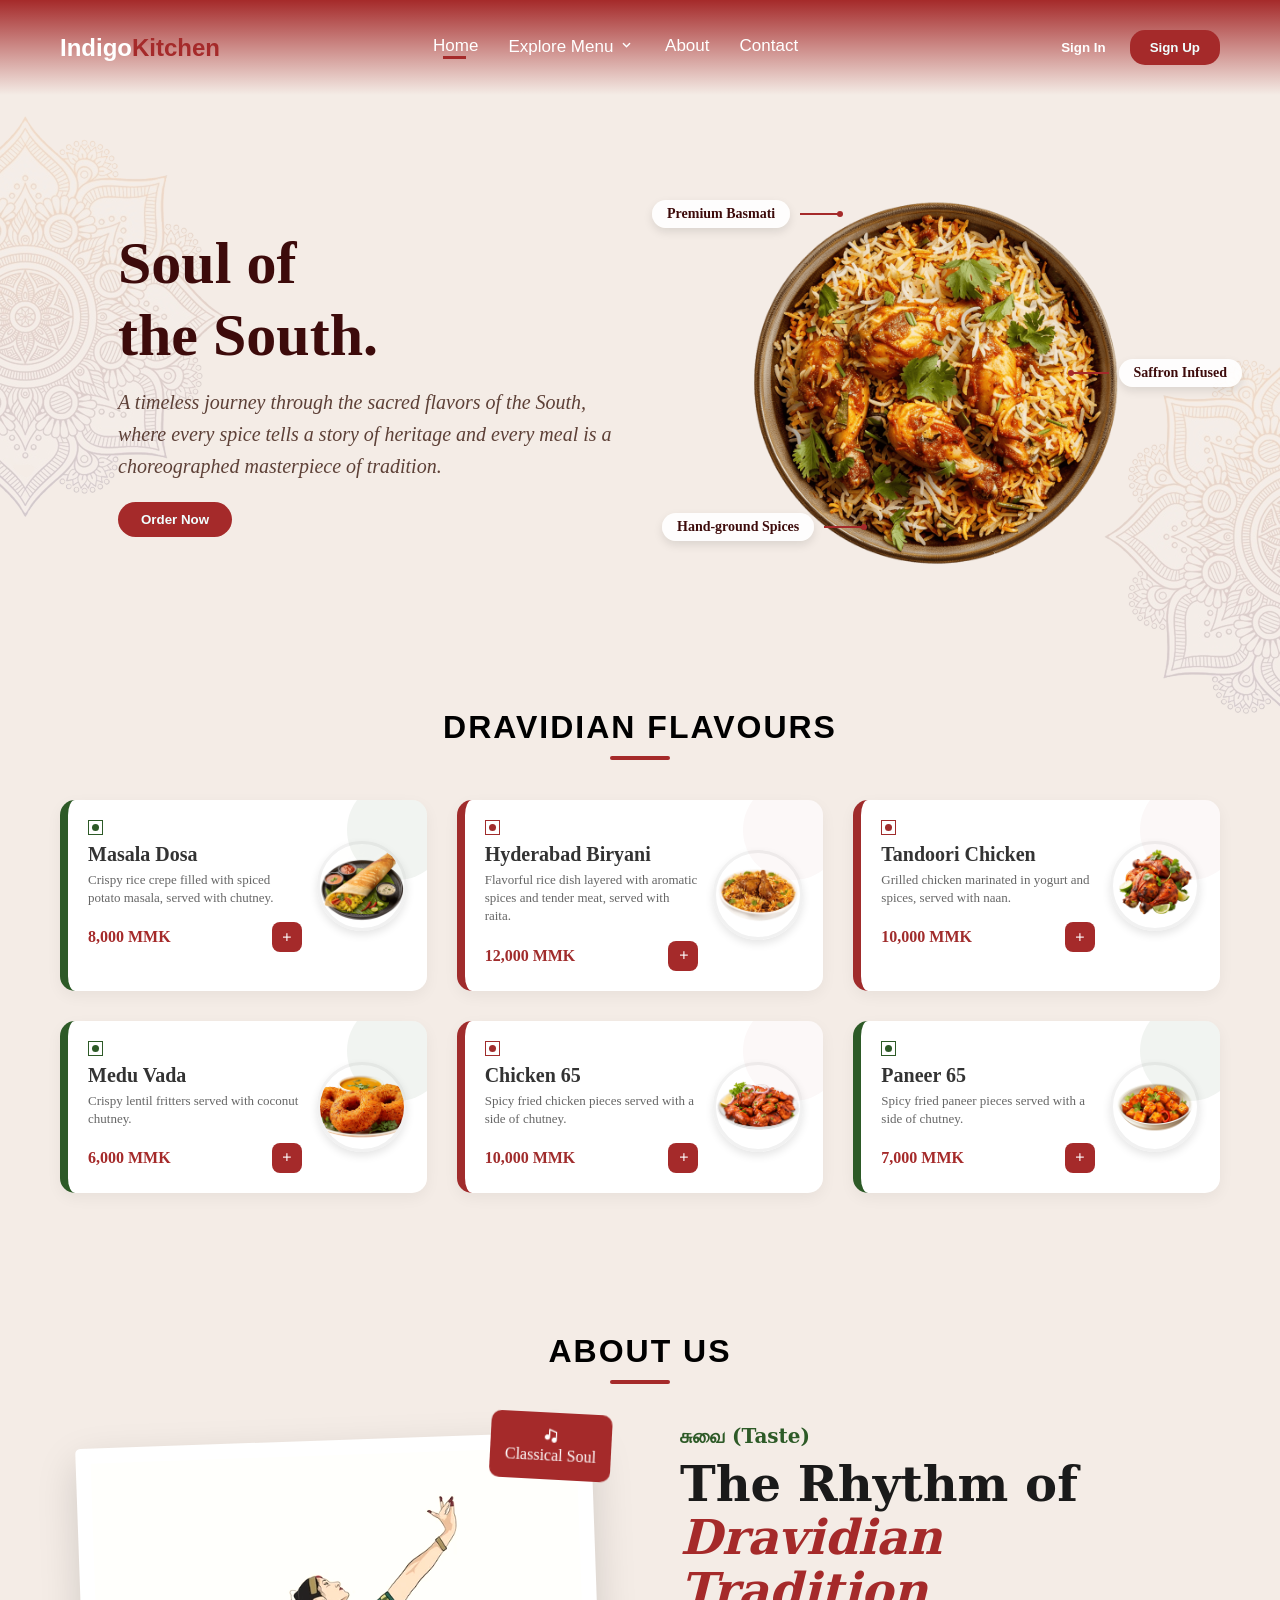
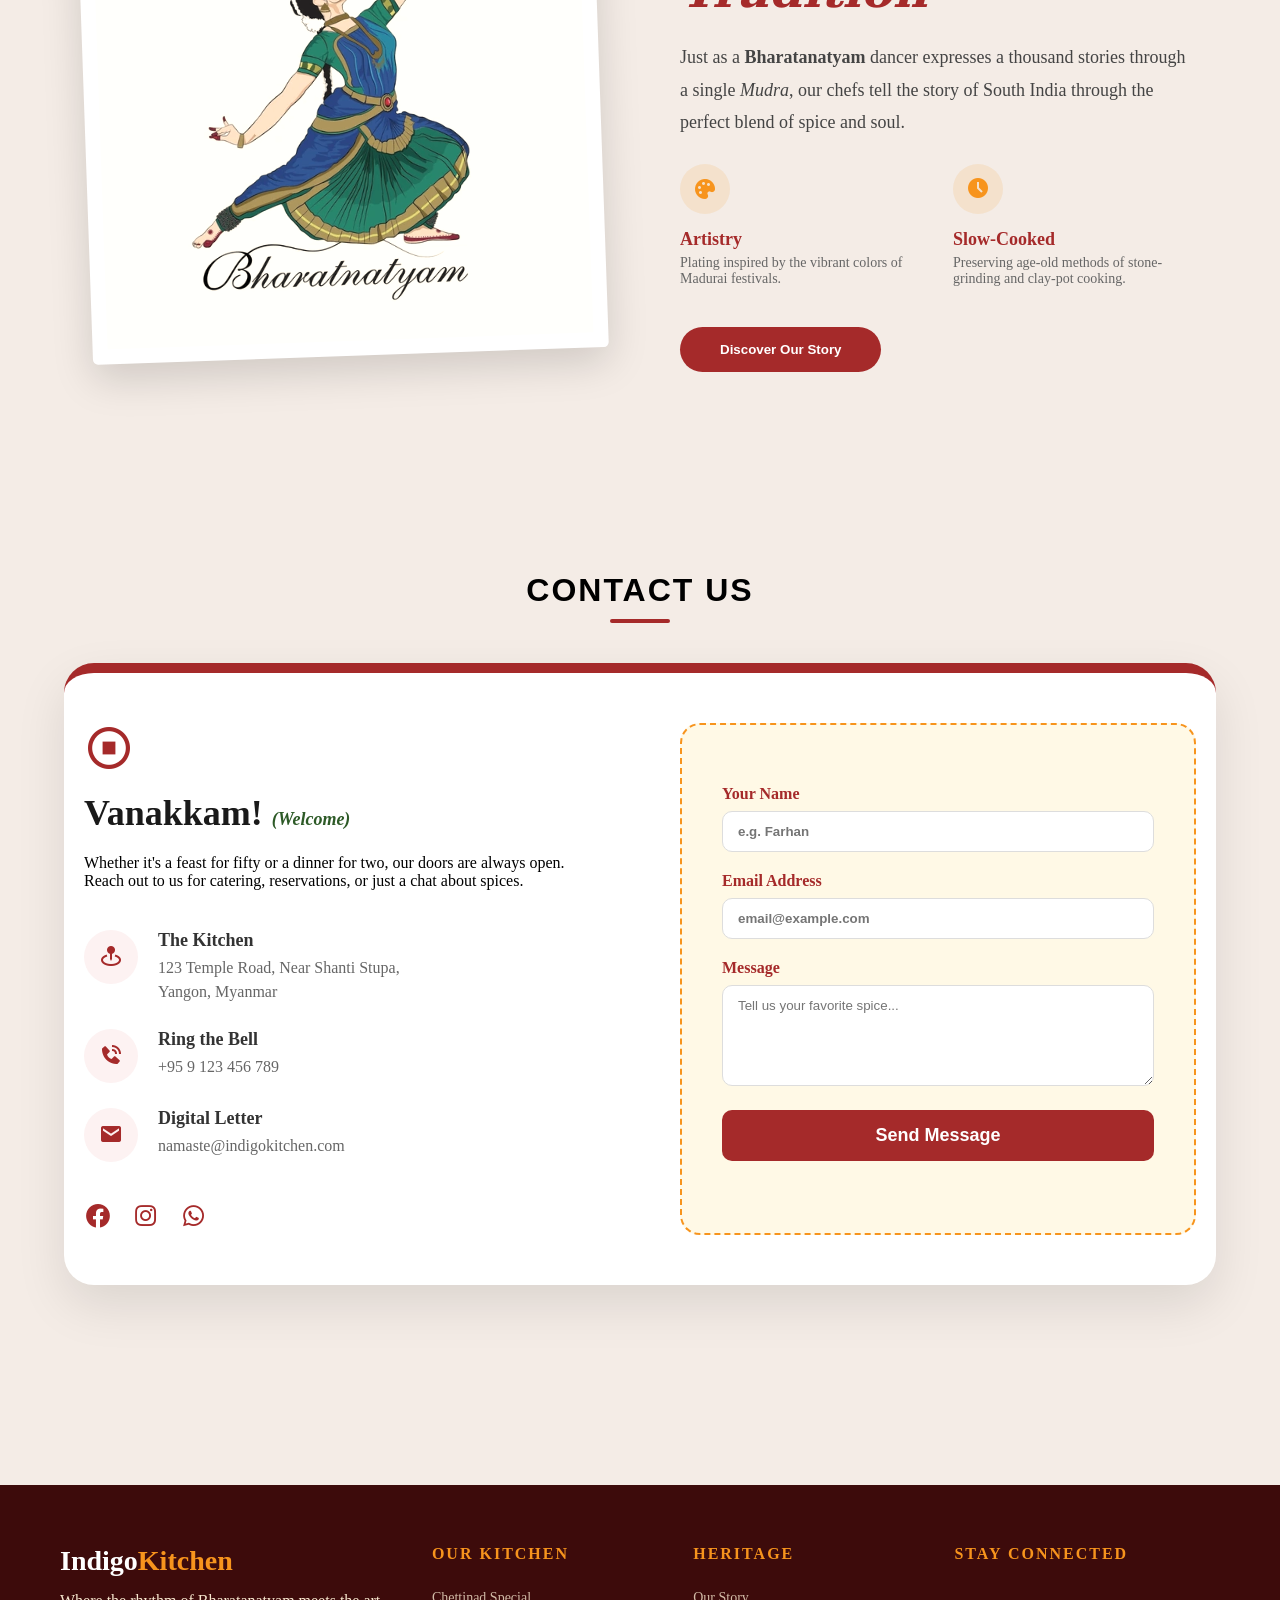
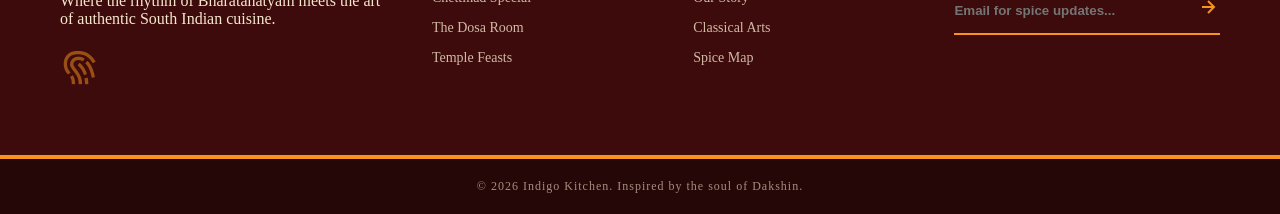
==== index.html @ 3f1da734 "Update index.html" ====
<!DOCTYPE html>
<html lang='en'>

<head>
    <meta charset='utf-8'>
    <meta name='viewport' content='width=device-width, initial-scale=1'>
    <title>Indigo Kitchen | Your Taste, Our Passion</title>
    <link rel='stylesheet' href='style.css'>
    <link rel="stylesheet" href="https://unpkg.com/boxicons@latest/css/boxicons.min.css">
</head>

<body>
    <div class="bg-mandala-left"><img src="kolam.png" alt=""></div>
    <div class="bg-mandala-right"><img src="kolam.png" alt=""></div>
    <section class="menu">
        <div class="nav">
            <div class="logo">
                <h2>Indigo<b>Kitchen</b></h2>
            </div>
            <!-- Add an ID to the list for JavaScript or CSS control -->
            <ul id="nav-menu">
                <li><a class="active" href='#'>Home</a></li>
                <li class="dropdown">
                    <a href="javascript:void(0)" class="dropbtn">Explore Menu <i class='bx bx-chevron-down'></i></a>
                    <div class="dropdown-content mega-menu">
                        <div class="dropdown-grid">
                            <a href="menu.html#veg" class="menu-card">
                                <div class="icon-wrap veg-bg"><i class='bx bx-leaf'></i></div>
                                <div class="text-wrap">
                                    <span class="label">Pure Veg</span>
                                    <p>Traditional Dakshin Greens</p>
                                </div>
                            </a>
                            <a href="menu.html#nonveg" class="menu-card">
                                <div class="icon-wrap nonveg-bg"><i class='bx bx-dish'></i></div>
                                <div class="text-wrap">
                                    <span class="label">Non-Veg</span>
                                    <p>Fiery Chettinad Specials</p>
                                </div>
                            </a>
                            <a href="menu.html#desserts" class="menu-card">
                                <div class="icon-wrap dessert-bg"><i class='bx bxs-pear'></i></div>
                                <div class="text-wrap">
                                    <span class="label">Sweets</span>
                                    <p>Heritage Milk & Jaggery</p>
                                </div>
                            </a>
                            <a href="menu.html#drinks" class="menu-card">
                                <div class="icon-wrap drinks-bg"><i class='bx bxs-drink'></i></div>
                                <div class="text-wrap">
                                    <span class="label">Drinks</span>
                                    <p>Cold Beverages</p>
                                </div>
                            </a>
                        </div>
                    </div>
                </li>
                <li><a href='#about'>About</a></li>
                <li><a href='#contact'>Contact</a></li>
                <li class="mobile-only-buttons">
                    <div class="nav-buttons">
                        <input class="signin" type="submit" value="Sign In"
                            onclick="window.location.href='signin.html';" />
                        <input class="signup" type="submit" value="Sign Up"
                            onclick="window.location.href='signup.html';" />
                    </div>
                </li>
            </ul>
            <div class="nav-buttons" id="nav-button">
                <input class="signin" type="submit" value="Sign In" onclick="window.location.href='signin.html';" />
                <input class="signup" type="submit" value="Sign Up" onclick="window.location.href='signup.html';" />
            </div>
            <!-- Mobile Menu Toggle Icon -->
            <i class='bx bx-menu' id="menu-icon"></i>
        </div>
    </section>
    <section class="grid">
        <div class="content">
            <div class="content-left">
                <div class="info">
                    <h2>Soul of<br>the South.</h2>
                    <p>A timeless journey through the sacred flavors of the South, <br>
                        where every spice tells a story of heritage and every meal is a choreographed masterpiece of
                        tradition.</p>
                </div>
                <button>Order Now</button>
            </div>
            <div class="food-container">
                <img src="biryani.png" alt="Biryani" class="hero-biryani">

                <div class="food-label label-top-left">
                    <div class="label-text">Premium Basmati</div>
                    <div class="pointer-line line-tl"></div>
                </div>

                <div class="food-label label-right">
                    <div class="label-text">Saffron Infused</div>
                    <div class="pointer-line-right line-tr"></div>
                </div>

                <div class="food-label label-bottom-left">
                    <div class="label-text">Hand-ground Spices</div>
                    <div class="pointer-line line-bl"></div>
                </div>
            </div>
        </div>
    </section>
    <section class="category" id="menu">
        <div class="list-items">
            <h3 class="section-title">Dravidian Flavours</h3>
            <div class="card-list">
                <div class="south-card">
                    <div class="leaf-shape"></div>
                    <div class="card-inner">
                        <div class="food-info">
                            <div class="veg-mark">
                                <div class="circle"></div>
                            </div>
                            <h1>Masala Dosa</h1>
                            <p>Crispy rice crepe filled with spiced potato masala, served with chutney.</p>
                            <div class="price-section">
                                <span class="amt">8,000 MMK</span>
                                <button class="add-btn"><i class="bx bx-plus"></i></button>
                            </div>
                        </div>
                        <div class="food-img-circle">
                            <img src="masalaDosa.png" alt="Dosa">
                        </div>
                    </div>
                </div>
                <div class="south-card non-veg-theme">
                    <div class="leaf-shape"></div>
                    <div class="card-inner">
                        <div class="food-info">
                            <div class="non-veg-mark">
                                <div class="circle"></div>
                            </div>
                            <h1>Hyderabad Biryani</h1>
                            <p>Flavorful rice dish layered with aromatic spices and tender meat, served with raita.</p>
                            <div class="price-section">
                                <span class="amt">12,000 MMK</span>
                                <button class="add-btn"><i class="bx bx-plus"></i></button>
                            </div>
                        </div>
                        <div class="food-img-circle">
                            <img src="hyderabadBiryani.png" alt="Dosa">
                        </div>
                    </div>
                </div>
                <div class="south-card non-veg-theme">
                    <div class="leaf-shape"></div>
                    <div class="card-inner">
                        <div class="food-info">
                            <div class="non-veg-mark">
                                <div class="circle"></div>
                            </div>
                            <h1>Tandoori Chicken</h1>
                            <p>Grilled chicken marinated in yogurt and spices, served with naan.</p>
                            <div class="price-section">
                                <span class="amt">10,000 MMK</span>
                                <button class="add-btn"><i class="bx bx-plus"></i></button>
                            </div>
                        </div>
                        <div class="food-img-circle">
                            <img src="tandooriChick.png" alt="Tandoori Chicken">
                        </div>
                    </div>
                </div>
                <div class="south-card">
                    <div class="leaf-shape"></div>
                    <div class="card-inner">
                        <div class="food-info">
                            <div class="veg-mark">
                                <div class="circle"></div>
                            </div>
                            <h1>Medu Vada</h1>
                            <p>Crispy lentil fritters served with coconut chutney.</p>
                            <div class="price-section">
                                <span class="amt">6,000 MMK</span>
                                <button class="add-btn"><i class="bx bx-plus"></i></button>
                            </div>
                        </div>
                        <div class="food-img-circle">
                            <img src="meduVada.webp" alt="Dosa">
                        </div>
                    </div>
                </div>
                <div class="south-card non-veg-theme">
                    <div class="leaf-shape"></div>
                    <div class="card-inner">
                        <div class="food-info">
                            <div class="non-veg-mark">
                                <div class="circle"></div>
                            </div>
                            <h1>Chicken 65</h1>
                            <p>Spicy fried chicken pieces served with a side of chutney.</p>
                            <div class="price-section">
                                <span class="amt">10,000 MMK</span>
                                <button class="add-btn"><i class="bx bx-plus"></i></button>
                            </div>
                        </div>
                        <div class="food-img-circle">
                            <img src="chicken65.webp" alt="Dosa">
                        </div>
                    </div>
                </div>
                <div class="south-card">
                    <div class="leaf-shape"></div>
                    <div class="card-inner">
                        <div class="food-info">
                            <div class="veg-mark">
                                <div class="circle"></div>
                            </div>
                            <h1>Paneer 65</h1>
                            <p>Spicy fried paneer pieces served with a side of chutney.</p>
                            <div class="price-section">
                                <span class="amt">7,000 MMK</span>
                                <button class="add-btn"><i class="bx bx-plus"></i></button>
                            </div>
                        </div>
                        <div class="food-img-circle">
                            <img src="paneer65.png" alt="Dosa">
                        </div>
                    </div>
                </div>
            </div>
        </div>
    </section>
    <section class="cultural-about">
        <h3 class="section-title">About Us</h3>
        <div class="background-texture"></div>

        <div class="about-wrapper" id="about">
            <div class="visual-side">
                <div class="dance-frame">
                    <img src="bharathanatyam.webp" alt="The Art of South India">
                    <div class="culture-badge">
                        <i class='bx bxs-music'></i>
                        <p>Classical Soul</p>
                    </div>
                </div>
                <div class="temple-pillar"></div>
            </div>
            <div class="text-side">
                <div class="heritage-header">
                    <span class="script-text">சுவை (Taste)</span>
                    <h2>The Rhythm of <br><span>Dravidian Tradition</span></h2>
                </div>

                <p class="intro-p">
                    Just as a <strong>Bharatanatyam</strong> dancer expresses a thousand stories through a single
                    <i>Mudra</i>,
                    our chefs tell the story of South India through the perfect blend of spice and soul.
                </p>

                <div class="culture-grid">
                    <div class="culture-item">
                        <div class="icon-circle"><i class='bx bxs-palette'></i></div>
                        <h3>Artistry</h3>
                        <p>Plating inspired by the vibrant colors of Madurai festivals.</p>
                    </div>
                    <div class="culture-item">
                        <div class="icon-circle"><i class='bx bxs-time-five'></i></div>
                        <h3>Slow-Cooked</h3>
                        <p>Preserving age-old methods of stone-grinding and clay-pot cooking.</p>
                    </div>
                </div>

                <button class="explore-btn">Discover Our Story</button>
            </div>
        </div>
    </section>
    <section class="contact-section" id="contact">
        <h3 class="section-title">Contact Us</h3>
        <div class="contact-wrapper">

            <!-- Left Side: Cultural Info & Mudra -->
            <div class="contact-info" id="contact">
                <div class="mudra-icon">
                    <i class='bx bx-stop-circle'></i> <!-- Represents the 'Anjali' Mudra (Greeting) -->
                </div>
                <h2 class="contact-title">Vanakkam! <span>(Welcome)</span></h2>
                <p>Whether it's a feast for fifty or a dinner for two, our doors are always open. Reach out to us for
                    catering, reservations, or just a chat about spices.</p>

                <div class="contact-details">
                    <div class="detail-item">
                        <i class='bx bxs-map-pin'></i>
                        <div>
                            <h3>The Kitchen</h3>
                            <p>123 Temple Road, Near Shanti Stupa,<br>Yangon, Myanmar</p>
                        </div>
                    </div>
                    <div class="detail-item">
                        <i class='bx bxs-phone-call'></i>
                        <div>
                            <h3>Ring the Bell</h3>
                            <p>+95 9 123 456 789</p>
                        </div>
                    </div>
                    <div class="detail-item">
                        <i class='bx bxs-envelope'></i>
                        <div>
                            <h3>Digital Letter</h3>
                            <p>namaste@indigokitchen.com</p>
                        </div>
                    </div>
                </div>

                <div class="social-links">
                    <a href="#"><i class='bx bxl-facebook-circle'></i></a>
                    <a href="#"><i class='bx bxl-instagram'></i></a>
                    <a href="#"><i class='bx bxl-whatsapp'></i></a>
                </div>
            </div>

            <!-- Right Side: The Message Form -->
            <div class="contact-form-container">
                <form class="indigo-form" action="https://formspree.io/f/xpqbzwwz" method="POST">
                    <div class="input-group">
                        <label>Your Name</label>
                        <input type="text" placeholder="e.g. Farhan" required>
                    </div>
                    <div class="input-group">
                        <label>Email Address</label>
                        <input type="email" placeholder="email@example.com" required>
                    </div>
                    <div class="input-group">
                        <label>Message</label>
                        <textarea rows="5" placeholder="Tell us your favorite spice..."></textarea>
                    </div>
                    <input type="submit" class="submit-btn" value="Send Message"/>
                </form>
            </div>

        </div>
    </section>

    <footer class="south-footer">
        <!-- Full-width Temple Border -->
        <div class="temple-border"></div>

        <div class="footer-content">
            <div class="footer-main">
                <div class="footer-col brand">
                    <h2 class="footer-logo">Indigo<b>Kitchen</b></h2>
                    <p>Where the rhythm of Bharatanatyam meets the art of authentic South Indian cuisine.</p>
                    <div class="mudra-line">
                        <i class='bx bx-fingerprint'></i> <!-- Stylized Mudra Icon -->
                    </div>
                </div>

                <div class="footer-col">
                    <h3>Our Kitchen</h3>
                    <ul>
                        <li><a href="#">Chettinad Special</a></li>
                        <li><a href="#">The Dosa Room</a></li>
                        <li><a href="#">Temple Feasts</a></li>
                    </ul>
                </div>

                <div class="footer-col">
                    <h3>Heritage</h3>
                    <ul>
                        <li><a href="#">Our Story</a></li>
                        <li><a href="#">Classical Arts</a></li>
                        <li><a href="#">Spice Map</a></li>
                    </ul>
                </div>

                <div class="footer-col newsletter">
                    <h3>Stay Connected</h3>
                    <div class="subscribe-wrap">
                        <input type="text" placeholder="Email for spice updates...">
                        <button><i class='bx bx-right-arrow-alt'></i></button>
                    </div>
                </div>
            </div>
        </div>

        <!-- The Bottom Gold Zari Strip -->
        <div class="zari-bottom">
            <div class="footer-content">
                <p>&copy; 2026 Indigo Kitchen. Inspired by the soul of Dakshin.</p>
            </div>
        </div>

        <script src="script.js"></script>
    </footer>
</body>

</html>
---- style.css ----
html {
    scroll-behavior: smooth;
}

*,
::after,
::before {
    margin: 0;
    padding: 0;
    box-sizing: border-box;
}

body {
    margin: 0;
    /* Remove fixed 100px margin */
    padding: 0;
    background-color: #f4ece6;
    overflow-x: hidden;
}

/* --- Background Mandala Decorations --- */

.bg-mandala-left,
.bg-mandala-right {
    position: fixed;
    width: 500px;
    /* Large size to see the detail */
    height: 500px;
    background-image: url('your-mandala-image-path.png');
    background-size: contain;
    background-repeat: no-repeat;
    opacity: 0.15;
    /* Makes it subtle like a watermark */
    z-index: -1;
    /* Keeps it behind everything */
    pointer-events: none;
    /* Prevents it from interfering with clicks */
}

.bg-mandala-left {
    top: 10%;
    left: 0;
    /* Pushes half the mandala to the left, off-screen */
    transform: translateX(-50%);
}

.bg-mandala-right {
    bottom: 10%;
    right: 0;
    /* Pushes half the mandala to the right, off-screen */
    transform: translateX(50%);
}

/* On mobile (Vivo V27e), make them smaller so they don't overlap text */
@media (max-width: 768px) {

    .bg-mandala-left,
    .bg-mandala-right {
        width: 300px;
        height: 300px;
        opacity: 0.1;
    }
}

/* Header */

/* --- Global Responsive Fix --- */

/* --- Responsive Navigation --- */
.menu {
    background: linear-gradient(180deg, brown 0%, #f4ece6 100%);
}

.nav {
    display: flex;
    justify-content: space-between;
    align-items: center;
    padding: 20px 5%;
    position: relative;
}

#menu-icon {
    font-size: 32px;
    cursor: pointer;
    display: none;
}

/* --- Modern Mega Dropdown --- */

.dropdown {
    position: relative;
}

.dropdown::after {
    content: '';
    position: absolute;
    top: 100%;
    left: 0;
    width: 100%;
    height: 20px;
    /* Set this to match the gap size */
    display: none;
}

.dropdown:hover::after {
    display: block;
}

.dropdown-content.mega-menu {
    display: none;
    position: absolute;
    left: 50%;
    transform: translateX(-50%);
    /* Centers the menu under the link */
    background: rgba(255, 255, 255, 0.95);
    backdrop-filter: blur(10px);
    /* Glassmorphism effect */
    min-width: 320px;
    padding: 15px;
    border-radius: 20px;
    box-shadow: 0 15px 35px rgba(0, 0, 0, 0.1);
    border: 1px solid rgba(255, 255, 255, 0.3);
    margin-top: 15px;
    z-index: 1000;
}

.dropdown:hover .mega-menu {
    display: block;
    animation: slideUp 0.4s ease forwards;
}

.dropdown-grid {
    display: grid;
    grid-template-columns: 1fr;
    gap: 10px;
}

.menu-card {
    display: flex;
    align-items: center;
    gap: 15px;
    padding: 12px;
    border-radius: 15px;
    transition: 0.3s;
    text-decoration: none !important;
}

.menu-card:hover {
    background: #fdfaf0;
    /* Cream background on hover */
    transform: scale(1.02);
}

/* Icon Styles */
.icon-wrap {
    width: 45px;
    height: 45px;
    display: flex;
    align-items: center;
    justify-content: center;
    border-radius: 12px;
    font-size: 20px;
}

.veg-bg {
    background: #e8f5e9;
    color: #2d5a27;
}

.nonveg-bg {
    background: #ffebee;
    color: #a02c2c;
}

.dessert-bg {
    background: #fff8e1;
    color: #f7941d;
}

.drinks-bg {
    background: #fff8e1;
    color: #46c093;
}

.text-wrap .label {
    display: block;
    font-weight: 700;
    color: #1a1a1a;
    font-size: 16px;
}

.text-wrap p {
    font-size: 12px;
    color: #666;
    margin: 0;
}

/* --- Animations --- */
@keyframes slideUp {
    from {
        opacity: 0;
        transform: translateX(-50%) translateY(20px);
    }

    to {
        opacity: 1;
        transform: translateX(-50%) translateY(0);
    }
}

/* --- Mobile Fix for Vivo V27e --- */
@media (max-width: 992px) {

    /* Show the menu when the 'active' class is added via JS */
    .dropdown.active .mega-menu {
        display: block;
    }

    .dropdown-content.mega-menu {
        position: relative !important;
        background: rgba(255, 255, 255, 0.1) !important;
        /* Slightly lighter for contrast */
        width: 100% !important;
        left: 0 !important;
        transform: none !important;
        padding: 10px !important;
        margin-top: 15px !important;
        border: 1px solid rgba(255, 255, 255, 0.2);
    }

    /* Force text to be visible */
    .menu-card .text-wrap .label {
        color: #ffffff !important;
        /* Pure white for readability */
        font-size: 1.1rem;
        font-weight: 600;
    }

    .menu-card .text-wrap .label:hover {
        color: #000000 !important;
        /* Pure white for readability */
        font-size: 1.1rem;
        font-weight: 600;
    }

    .menu-card .text-wrap p {
        color: rgba(255, 255, 255, 0.7) !important;
        /* Muted white for sub-text */
        font-size: 0.9rem;
    }

    .menu-card .text-wrap p:hover {
        color: black !important;
        /* Muted white for sub-text */
        font-size: 0.9rem;
    }

    /* Ensure the cards take full width in the sidebar */
    .menu-card {
        display: flex;
        align-items: center;
        gap: 15px;
        width: 100%;
        background: transparent;
        border-bottom: 1px solid rgba(255, 255, 255, 0.1);
        padding: 12px 5px;
    }

    .menu-card:last-child {
        border-bottom: none;
    }
}

/* --- Responsive Hero Section --- */
.content {
    display: grid;
    grid-template-columns: 1fr 1fr;
    /* Two columns for Desktop */
    gap: 40px;
    align-items: center;
    padding: 60px 5%;
}

.content .content-left .info h2 {
    font-family: 'Playfair Display', serif;
    /* Or any elegant Serif font */
    font-size: 42px;
    color: #3d0b0b;
    /* Deep Maroon */
    margin-bottom: 15px;
    line-height: 1.2;
}

/* --- Media Queries (The Magic) --- */

/* Tablet & Mobile View */
@media (max-width: 992px) {

    .nav ul,
    .nav-buttons {
        display: none;
        /* Hide standard menu on mobile */
    }

    #menu-icon {
        display: block;
        /* Show hamburger icon */
        color: brown;
    }

    .content {
        grid-template-columns: 1fr;
        /* Stack columns vertically */
        text-align: center;
    }

    .content .content-left .info {
        order: 2;
        /* Text comes after image on mobile */
    }

    .content .content-right {
        order: 1;
        /* Image comes first on mobile */
        max-width: 300px;
        margin: 0 auto;
    }

    .content .content-left .info h2 br,
    .content .content-left .info p br {
        display: none;
        /* Remove line breaks for better text flow */
    }
}

/* Small Mobile Phones */
@media (max-width: 480px) {
    .nav .logo h2 {
        font-size: 20px;
    }

    .content .content-left .info h2 {
        font-size: 32px;
    }

    .content .content-left button {
        width: 100%;
        /* Full width button for easy tapping */
    }
}

.nav {
    width: 100%;
    display: flex;
    justify-content: space-between;
    align-items: center;
    padding: 30px 0;
}

.nav .logo h2 {
    font-weight: 600;
    font-family: sans-serif;
    color: #fff;
}

.nav .logo b {
    color: brown;
}

.nav ul {
    display: flex;
    list-style: none;
}

.nav ul li {
    margin-right: 30px;
}

.nav ul li a {
    text-decoration: none;
    color: #fff;
    font-weight: 500;
    font-family: sans-serif;
    font-size: 17px;
}

/* Nav Active */

.nav ul li .active::after {
    content: '';
    width: 50%;
    height: 3px;
    background-color: brown;
    display: flex;
    position: relative;
    margin-left: 10px;
}


.nav ul li a:hover {
    color: white;
    letter-spacing: 1px;
}

.nav-menu:hover {
    background-color: #f7941d;
    letter-spacing: 1px;
}

/*Input*/

input {
    padding: 10px 20px;
    cursor: pointer;
    font-weight: 600;
}

.signin {
    background: transparent;
    border: none;
    color: white;
}

.signup {
    background-color: brown;
    color: azure;
    outline: none;
    border: none;
    border-radius: 15px;
}

.signin:hover {
    color: brown;
}

.signup:hover {
    background-color: #2d5a27;
    letter-spacing: 1px;
}

/* Content */

.content {
    display: grid;
    grid-template-columns: 50% auto;
    gap: 30px;
    justify-content: space-between;
    align-items: center;
    width: 100%;
}

.content .content-left {
    display: block;
    width: 100%;
}

.content .content-left .info {
    max-width: 100%;
    display: flex;
    flex-direction: column;
}

.content .content-left .info h2 {
    font-size: 60px;
}

.content .content-left .info p {
    font-size: 20px;
    color: #5d4037;
    /* Earthy Brown */
    line-height: 1.6;
    max-width: 550px;
    /* Keeps the sentence from stretching too wide */
    font-style: italic;
    margin-bottom: 20px;
}

.content .content-left button {
    padding: 10px 23px;
    background-color: brown;
    color: azure;
    border-radius: 50px;
    font-weight: 600;
    border: none;
    cursor: pointer;
}

.content .content-left button:hover {
    background-color: #2d5a27;
    letter-spacing: 1px;
}

/* Content Right */

.content .content-right {
    display: block;
    width: 100%;
}

.content .content-right img {
    width: 100%;
    height: auto;
    position: relative;
    animation: rotate 10s linear infinite;
}

/* Animation */

@keyframes rotate {
    0% {
        transform: (0deg);
    }

    100% {
        transform: rotate(360deg);
    }
}

/* card */

/* --- South Indian Theme Styling --- */

.category {
    padding: 40px 0;
}

.section-title {
    color: black;
    font-family: sans-serif;
    text-align: center;
    margin-bottom: 40px;
    font-size: 32px;
    text-transform: uppercase;
    letter-spacing: 2px;
}

.section-title::after {
    content: '';
    display: block;
    width: 60px;
    height: 4px;
    background-color: brown;
    margin: 10px auto 0;
    border-radius: 2px;
}

.card-list {
    display: grid;
    grid-template-columns: repeat(auto-fit, minmax(320px, 1fr));
    gap: 30px;
}

.south-card {
    position: relative;
    background: #fff;
    border-radius: 15px;
    padding: 20px;
    overflow: hidden;
    border-left: 8px solid #2d5a27;
    /* Banana Leaf Green side border */
    box-shadow: 0 5px 15px rgba(0, 0, 0, 0.05);
    transition: 0.3s;
}

/* Subtle Leaf Background Effect */
.south-card::before {
    content: '';
    position: absolute;
    top: -20px;
    right: -20px;
    width: 100px;
    height: 100px;
    background: #2d5a2710;
    /* Very faint green */
    border-radius: 50%;
}

.card-inner {
    display: flex;
    align-items: center;
    justify-content: space-between;
    gap: 15px;
}

.food-info {
    flex: 1;
}

/* Veg/Non-Veg Mark */
.veg-mark {
    width: 15px;
    height: 15px;
    border: 1.5px solid #2d5a27;
    display: flex;
    align-items: center;
    justify-content: center;
    margin-bottom: 8px;
}

.veg-mark .circle {
    width: 7px;
    height: 7px;
    background: #2d5a27;
    border-radius: 50%;
}

/* --- Non-Veg Specific Theme --- */

/* Border changes from Leaf Green to a rich Spicy Red */
.non-veg-theme {
    border-left: 8px solid #a02c2c !important;
}

/* Red Indicator for Non-Veg */
.non-veg-mark {
    width: 15px;
    height: 15px;
    border: 1.5px solid #a02c2c;
    display: flex;
    align-items: center;
    justify-content: center;
    margin-bottom: 8px;
}

.non-veg-mark .circle {
    width: 7px;
    height: 7px;
    background: #a02c2c;
    border-radius: 50%;
}

/* Subtle Red tint background for Non-Veg cards */
.non-veg-theme::before {
    background: #a02c2c08;
    /* Very faint red glow */
}

/* Change button to match the theme on hover */
.non-veg-theme:hover {
    border-left: 8px solid #6e1e1e !important;
}

/* If you want the price to look "hotter" for non-veg */
.non-veg-theme .price-section .amt {
    color: #a02c2c;
}

.food-info h1 {
    font-size: 20px;
    color: #333;
    margin-bottom: 5px;
}

.food-info p {
    font-size: 13px;
    color: #666;
    line-height: 1.4;
    margin-bottom: 15px;
}

/* Small Circular Image (The "Katori" look) */
.food-img-circle {
    width: 90px;
    height: 90px;
    border-radius: 50%;
    border: 3px solid #f1f1f1;
    overflow: hidden;
    flex-shrink: 0;
    box-shadow: 0 4px 8px rgba(0, 0, 0, 0.1);
}

.food-img-circle img {
    width: 100%;
    height: 100%;
    object-fit: cover;
}

.price-section {
    display: flex;
    align-items: center;
    justify-content: space-between;
}

.price-section .amt {
    font-weight: 800;
    color: brown;
    font-size: 16px;
}

.add-btn {
    background: brown;
    color: white;
    border: none;
    width: 30px;
    height: 30px;
    border-radius: 8px;
    cursor: pointer;
    display: flex;
    align-items: center;
    justify-content: center;
}

.south-card:hover {
    transform: translateY(-5px);
    border-left: 8px solid #f7941d;
    /* Shifts to Saffron on hover */
}

/* About Section */

/* --- Deep South Indian Cultural Theme --- */

.cultural-about {
    padding: 100px 5%;
    position: relative;
    overflow: hidden;
}

.about-wrapper {
    display: grid;
    grid-template-columns: 1fr 1fr;
    gap: 80px;
    align-items: center;
    max-width: 1200px;
    margin: 0 auto;
}

/* Dance Image Styling */
.dance-frame {
    position: relative;
    padding: 15px;
    background: white;
    box-shadow: 0 15px 40px rgba(0, 0, 0, 0.15);
    border-radius: 5px;
    transform: rotate(-2deg);
    /* Artistic tilt */
}

.dance-frame img {
    width: 100%;
    display: block;
    filter: sepia(0.2);
    /* Vintage feel */
}

.culture-badge {
    position: absolute;
    top: -20px;
    right: -20px;
    background: brown;
    color: white;
    padding: 15px;
    text-align: center;
    border-radius: 10px;
    transform: rotate(5deg);
}

/* Typography & Titles */
.script-text {
    font-family: 'serif';
    color: #2d5a27;
    /* Leaf Green */
    font-size: 20px;
    font-weight: 700;
    display: block;
    margin-bottom: 10px;
}

.heritage-header h2 {
    font-size: 48px;
    line-height: 1.1;
    color: #1a1a1a;
    font-family: 'serif';
}

.heritage-header h2 span {
    color: brown;
    font-style: italic;
}

.intro-p {
    font-size: 18px;
    line-height: 1.8;
    margin: 25px 0;
    color: #444;
}

/* Cultural Icon Grid */
.culture-grid {
    display: grid;
    grid-template-columns: 1fr 1fr;
    gap: 30px;
    margin-bottom: 40px;
}

.icon-circle {
    width: 50px;
    height: 50px;
    background: #f7941d20;
    color: #f7941d;
    /* Saffron */
    display: flex;
    align-items: center;
    justify-content: center;
    font-size: 24px;
    border-radius: 50%;
    margin-bottom: 15px;
}

.culture-item h3 {
    font-size: 18px;
    margin-bottom: 5px;
    color: brown;
}

.culture-item p {
    font-size: 14px;
    color: #666;
}

.explore-btn {
    padding: 15px 40px;
    background: brown;
    color: white;
    border: none;
    border-radius: 50px;
    font-weight: 600;
    cursor: pointer;
    transition: 0.3s;
}

.explore-btn:hover {
    background: #2d5a27;
    /* Switches to green on hover */
    letter-spacing: 1px;
}

/* Responsive Mobile */
@media (max-width: 850px) {
    .about-wrapper {
        grid-template-columns: 1fr;
        text-align: center;
    }

    .dance-frame {
        transform: rotate(0);
        margin-bottom: 40px;
    }

    .icon-circle {
        margin: 0 auto 15px auto;
    }
}

/* Contact us */

/* --- South Indian Contact Section --- */

.contact-section {
    padding: 100px 5%;
}

.contact-wrapper {
    display: grid;
    grid-template-columns: 1fr 1fr;
    gap: 80px;
    max-width: 1200px;
    margin: 0 auto;
    background: white;
    padding: 50px;
    border-radius: 30px;
    box-shadow: 0 20px 50px rgba(0, 0, 0, 0.1);
    border-top: 10px solid brown;
}

/* Info Side */
.contact-info .mudra-icon {
    font-size: 50px;
    color: brown;
    margin-bottom: 10px;
}

.contact-title {
    font-size: 36px;
    font-family: serif;
    color: #1a1a1a;
    margin-bottom: 20px;
}

.contact-title span {
    font-size: 18px;
    color: #2d5a27;
    /* Green */
    font-style: italic;
}

.contact-details {
    margin: 40px 0;
}

.detail-item {
    display: flex;
    gap: 20px;
    margin-bottom: 25px;
    align-items: flex-start;
}

.detail-item i {
    font-size: 24px;
    color: brown;
    background: #fdf2f2;
    padding: 15px;
    border-radius: 50%;
}

.detail-item h3 {
    font-size: 18px;
    color: #333;
    margin-bottom: 5px;
}

.detail-item p {
    color: #666;
    line-height: 1.5;
}

.social-links {
    display: flex;
    gap: 20px;
}

.social-links a {
    font-size: 28px;
    color: brown;
    transition: 0.3s;
}

.social-links a:hover {
    color: #f7941d;
    transform: translateY(-5px);
}

/* Form Side */
.contact-form-container {
    background: #fff9e6;
    /* Turmeric Yellow tint */
    padding: 40px;
    border-radius: 20px;
    border: 2px dashed #f7941d;
}

.input-group {
    margin-bottom: 20px;
}

.input-group label {
    display: block;
    font-weight: 600;
    margin-bottom: 8px;
    color: brown;
}

.input-group input,
.input-group textarea {
    width: 100%;
    padding: 12px 15px;
    border: 1px solid #ddd;
    border-radius: 10px;
    font-family: sans-serif;
    outline: none;
}

.input-group input:focus {
    border-color: brown;
}

.submit-btn {
    width: 100%;
    padding: 15px;
    background: brown;
    color: white;
    border: none;
    border-radius: 10px;
    font-size: 18px;
    font-weight: 700;
    cursor: pointer;
    transition: 0.3s;
}

.submit-btn:hover {
    background: #2d5a27;
}

/* Mobile Responsive */
@media (max-width: 900px) {
    .contact-wrapper {
        grid-template-columns: 1fr;
        padding: 30px;
    }
}

.contact-form-container {
    position: relative;
    /* Required for the garland to stay inside the box */
    background: #fff9e6;
    padding: 60px 40px 40px 40px;
    /* Added top padding so garland doesn't hide text */
    border-radius: 20px;
    border: 2px dashed #f7941d;
    overflow: visible;
    /* Allows the garland to hang slightly outside if needed */
}



/* Footer */
/* --- Full-Width Cultural Footer --- */

.south-footer {
    width: 100%;
    background-color: #3d0b0b;
    /* Rich Madder Red / Kumkum color */
    color: #f7e7ce;
    /* Champagne Gold text */
    position: relative;
    padding-top: 60px;
    margin-top: 100px;
}

/* Full Width Temple "Gopuram" Pattern */
.temple-border {
    position: absolute;
    top: -40px;
    left: 0;
    width: 100%;
    height: 40px;
    background-color: transparent;
    /* This creates a jagged "Temple Tower" edge across the top */
    background-image: linear-gradient(45deg, #3d0b0b 25%, transparent 25%),
        linear-gradient(-45deg, #3d0b0b 25%, transparent 25%);
    background-size: 40px 80px;
}

.footer-content {
    max-width: 1200px;
    /* Centers the text even if footer is 100% wide */
    margin: 0 auto;
    padding: 0 20px;
}

.footer-main {
    display: grid;
    grid-template-columns: 1.5fr 1fr 1fr 1.2fr;
    gap: 40px;
    padding-bottom: 60px;
}

.footer-logo {
    font-size: 28px;
    color: #fff;
    margin-bottom: 15px;
}

.footer-logo b {
    color: #f7941d;
    /* Saffron gold */
}

.mudra-line {
    margin-top: 20px;
    font-size: 40px;
    color: #f7941d;
    opacity: 0.5;
}

.footer-col h3 {
    color: #f7941d;
    font-size: 16px;
    text-transform: uppercase;
    letter-spacing: 2px;
    margin-bottom: 25px;
}

.footer-col ul {
    list-style: none;
}

.footer-col ul li {
    margin-bottom: 12px;
}

.footer-col ul li a {
    color: #f7e7ce;
    text-decoration: none;
    font-size: 14px;
    transition: 0.3s;
    opacity: 0.8;
}

.footer-col ul li a:hover {
    opacity: 1;
    color: #fff;
}

/* Newsletter - Styled like a Traditional Border */
.subscribe-wrap {
    display: flex;
    border-bottom: 2px solid #f7941d;
    padding: 5px 0;
}

.subscribe-wrap input {
    background: transparent;
    border: none;
    color: #fff;
    padding: 10px 0;
    width: 100%;
    outline: none;
}

.subscribe-wrap button {
    background: transparent;
    border: none;
    color: #f7941d;
    font-size: 24px;
    cursor: pointer;
}

/* The Gold Sari Strip */
.zari-bottom {
    width: 100%;
    background: #260707;
    /* Darker base */
    padding: 20px 0;
    border-top: 4px solid #f7941d;
    /* The "Zari" Gold Line */
    text-align: center;
}

.zari-bottom p {
    font-size: 12px;
    opacity: 0.6;
    letter-spacing: 1px;
}

/* Responsive Fix */
@media (max-width: 900px) {
    .footer-main {
        grid-template-columns: 1fr 1fr;
    }
}

@media (max-width: 500px) {
    .footer-main {
        grid-template-columns: 1fr;
        text-align: center;
    }

    .subscribe-wrap {
        justify-content: center;
    }
}

/* Create a wrapper for content that SHOULD be centered */
.nav,
.grid,
.category,
.about-wrapper,
.contact-wrapper,
.footer-container {
    max-width: 1200px;
    margin: 0 auto;
    padding-left: 20px;
    padding-right: 20px;
}

@media (max-width: 992px) {

    /* Styles for the mobile menu drawer */
    #nav-menu {
        position: fixed;
        top: 0;
        right: -100%;
        /* Hidden by default */
        width: 70%;
        height: 100vh;
        background: #3d0b0b;
        /* Deep South Indian Red */
        display: flex;
        flex-direction: column;
        align-items: center;
        justify-content: center;
        transition: 0.4s ease-in-out;
        z-index: 1000;
    }

    #nav-menu.active {
        right: 0;
        /* Slide in */
    }

    #nav-menu li {
        margin: 20px 0;
    }

    #nav-menu li a {
        color: white;
        font-size: 24px;
    }

    #menu-icon {
        display: block;
        z-index: 1001;
        /* Stay above the menu */
    }
}

.food-container {
    position: relative;
    display: inline-block;
}

.food-label {
    position: absolute;
    display: flex;
    align-items: center;
    gap: 10px;
    animation: float 3s ease-in-out infinite;
}

.label-text {
    background: rgba(255, 255, 255, 0.9);
    padding: 6px 15px;
    border-radius: 20px;
    font-size: 14px;
    font-weight: 600;
    color: #3d0b0b;
    /* Your dark maroon color */
    box-shadow: 0 4px 10px rgba(0, 0, 0, 0.1);
    white-space: nowrap;
}

/* Arrow/Pointer Lines */
.pointer-line {
    width: 40px;
    height: 2px;
    background: brown;
    position: relative;
}

.pointer-line-right {
    width: 40px;
    height: 2px;
    background: brown;
    position: relative;
}

.pointer-line::after {
    content: '';
    position: absolute;
    width: 6px;
    height: 6px;
    background: brown;
    border-radius: 50%;
    right: -3px;
    top: -2px;
}

.pointer-line-right::after {
    content: '';
    position: absolute;
    width: 6px;
    height: 6px;
    background: brown;
    border-radius: 50%;
    right: 35px;
    top: -2px;
}

/* Label Positions around the plate */
.label-top-left {
    top: 10%;
    left: -60px;
    flex-direction: row;
}

.label-right {
    top: 45%;
    right: -80px;
    flex-direction: row-reverse;
}

.label-bottom-left {
    bottom: 15%;
    left: -50px;
    flex-direction: row;
}

/* Rotating Animation for the Biryani */
.hero-biryani {
    width: 450px;
    height: auto;
    animation: rotatePlate 40s linear infinite;
}

@keyframes rotatePlate {
    from {
        transform: rotate(0deg);
    }

    to {
        transform: rotate(360deg);
    }
}

@keyframes float {

    0%,
    100% {
        transform: translateY(0);
    }

    50% {
        transform: translateY(-10px);
    }
}


@media (max-width: 768px) {

    /* Hide the original desktop buttons if you used the nesting trick above */
    #nav-button {
        display: none;
    }

    /* Ensure the buttons inside the UL are styled for mobile */
    .mobile-only-buttons .nav-buttons {
        display: flex;
        flex-direction: column;
        /* Stack them vertically on mobile */
        gap: 10px;
        padding: 20px;
    }

    .signin {
        background: transparent;
        border: 1px solid white;
        color: white;
        padding: 10px 0;
        width: 100%;
        border-radius: 25px;
    }
}

/* On Desktop, hide the duplicate mobile buttons */
@media (min-width: 769px) {
    .mobile-only-buttons {
        display: none;
    }
}
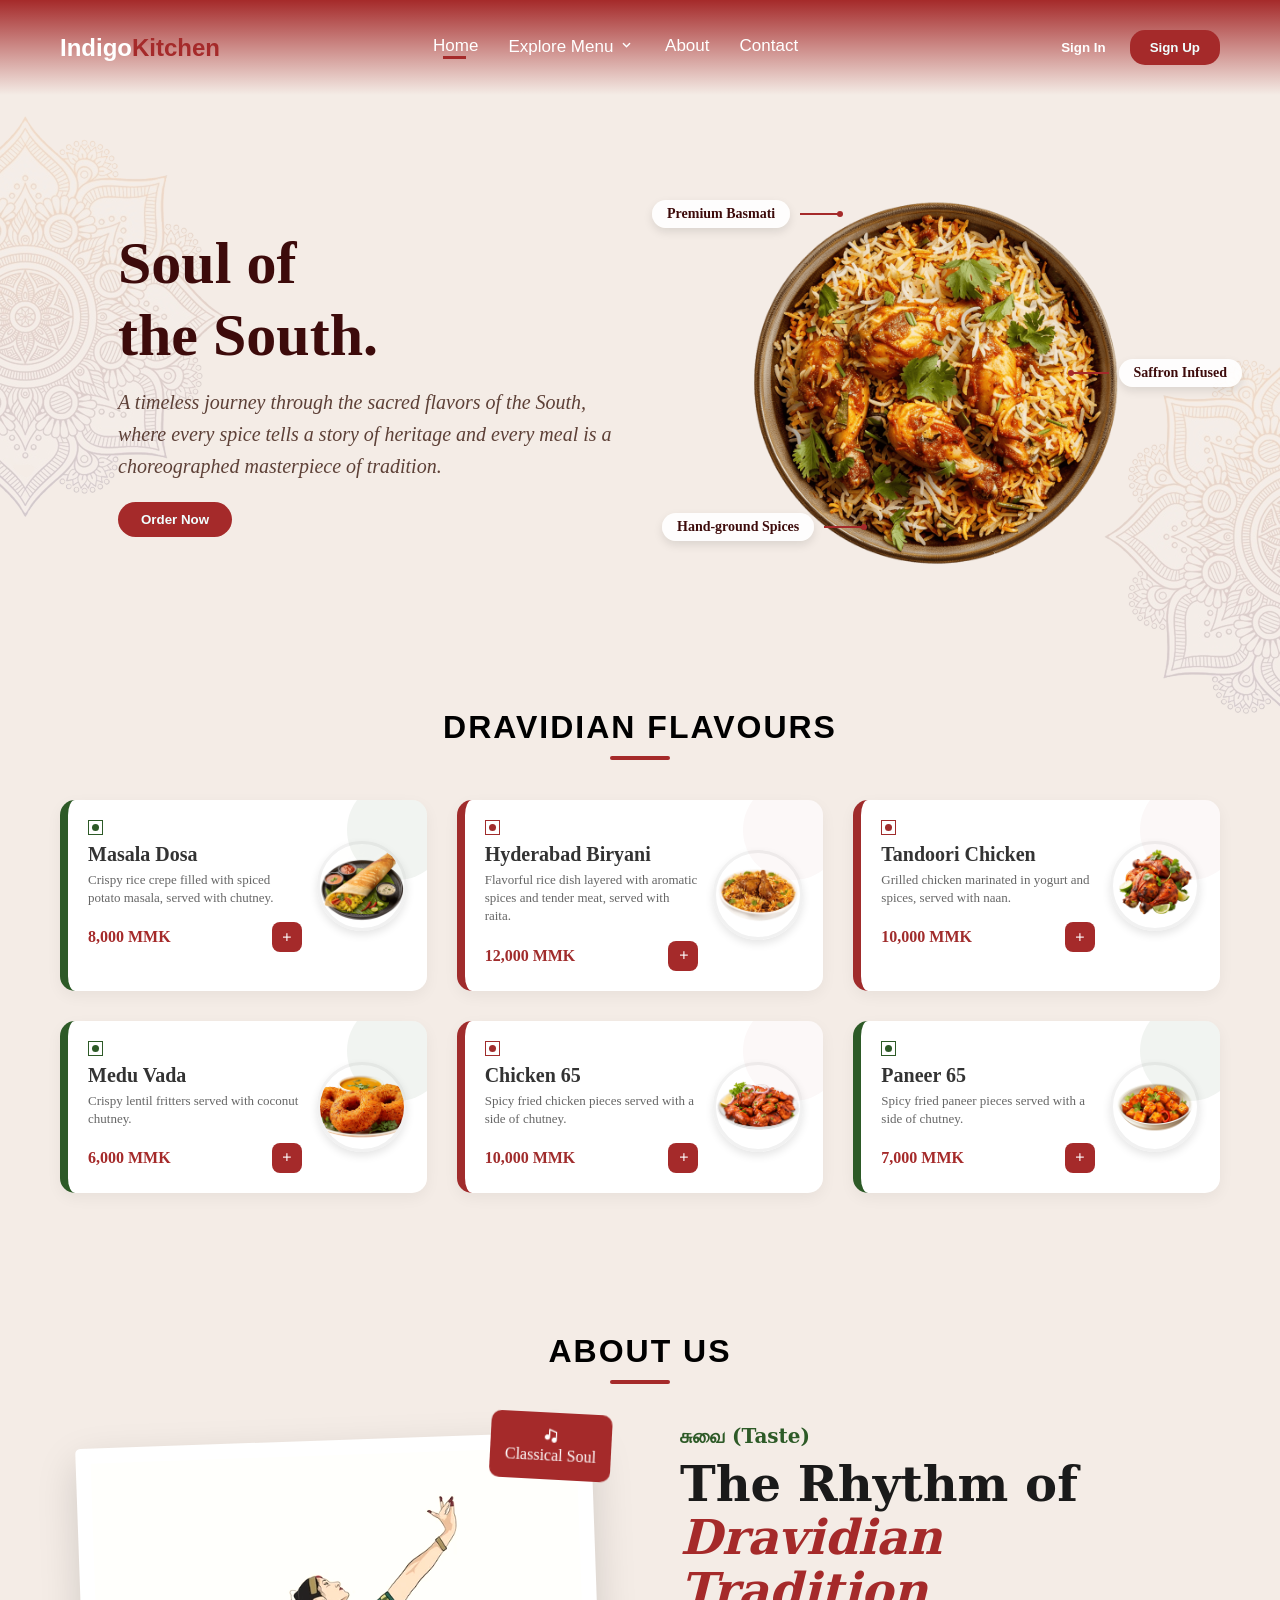
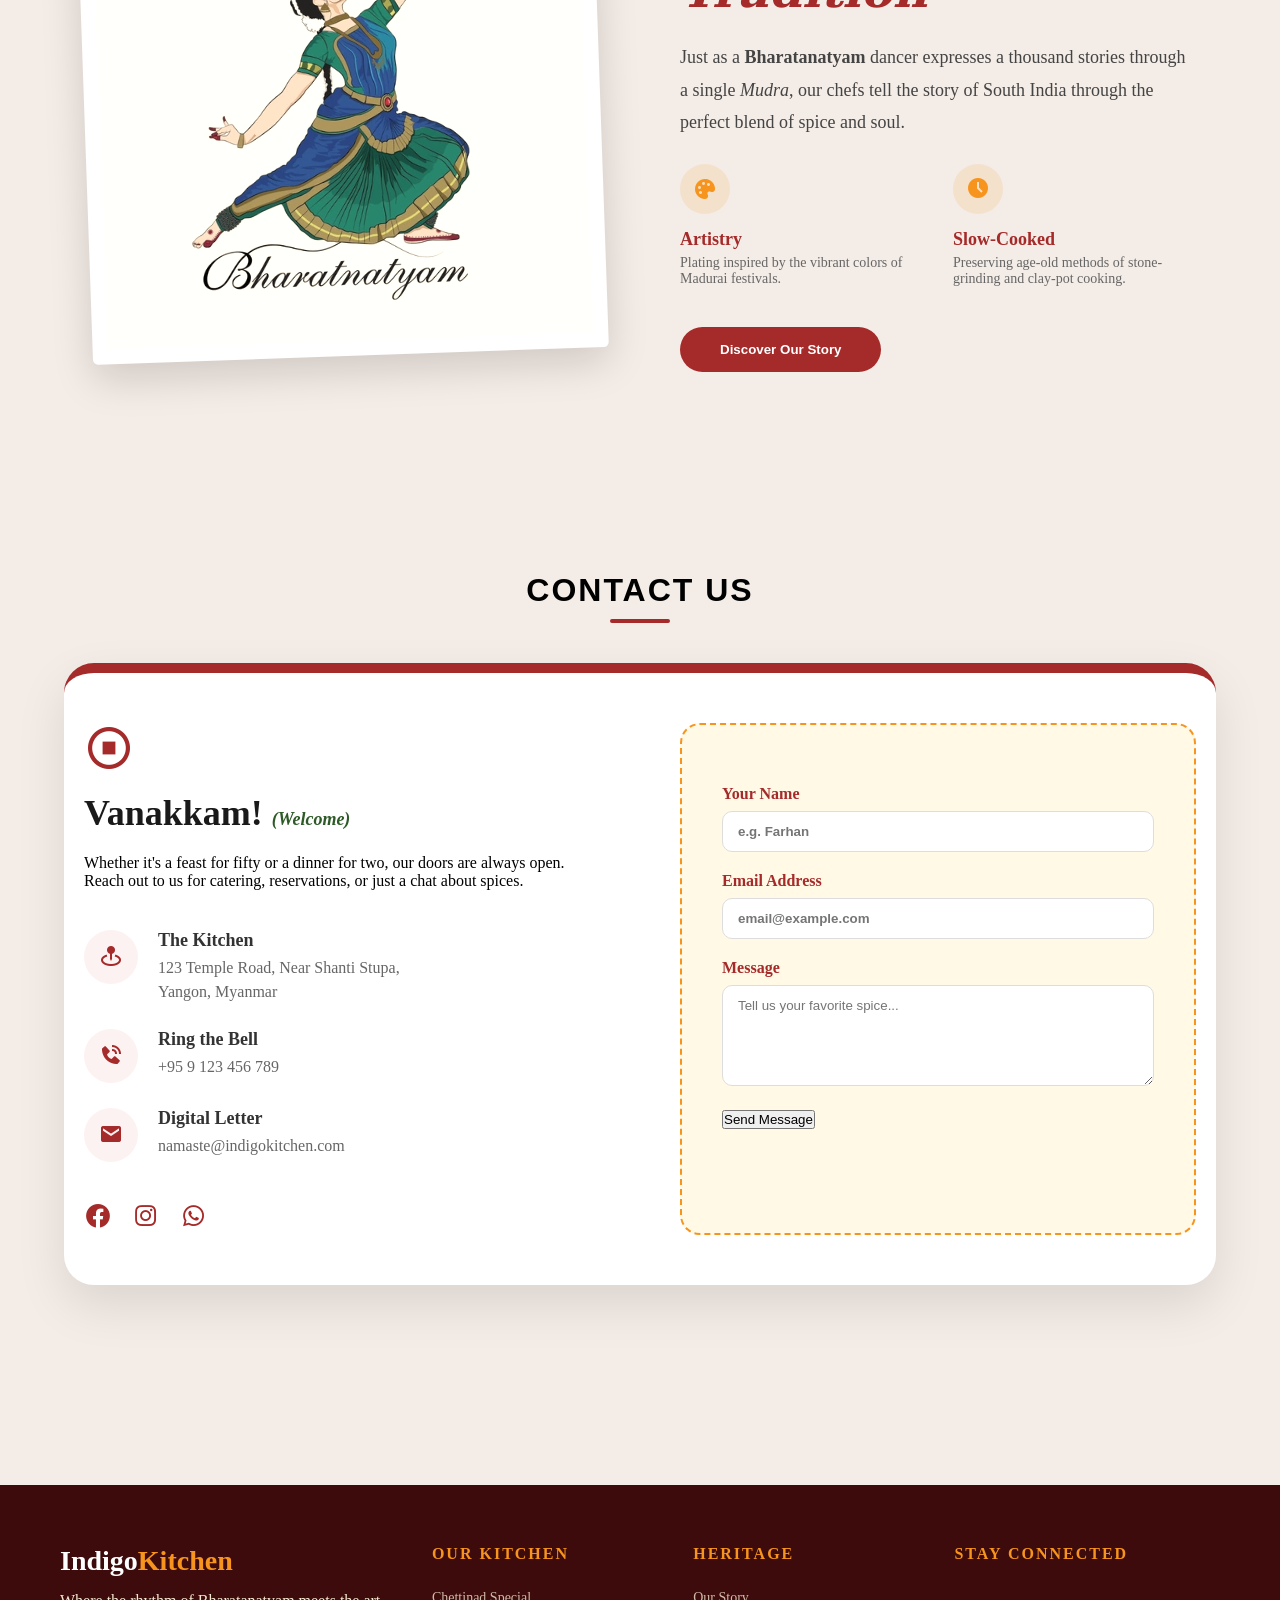
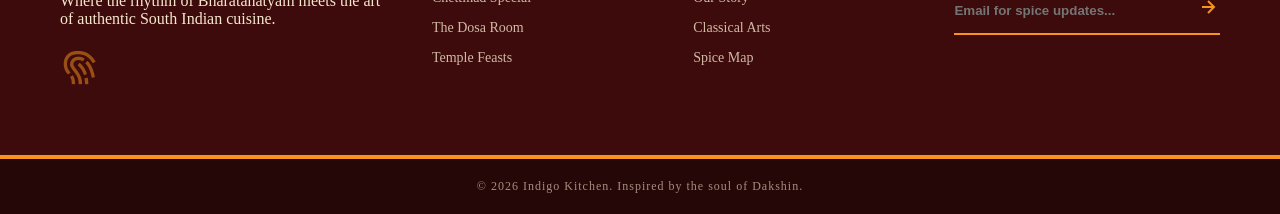
==== commit 4e3d6847: "Update index.html" ====
--- a/index.html
+++ b/index.html
@@ -316,7 +316,7 @@
 
             <!-- Right Side: The Message Form -->
             <div class="contact-form-container">
-                <form class="indigo-form" action="https://formspree.io/f/xpqbzwwz" method="POST">
+                <form class="indigo-form" action="https://formspree.io/f/mbdpvygp" method="POST" id="form">
                     <div class="input-group">
                         <label>Your Name</label>
                         <input type="text" placeholder="e.g. Farhan" required>
@@ -329,7 +329,7 @@
                         <label>Message</label>
                         <textarea rows="5" placeholder="Tell us your favorite spice..."></textarea>
                     </div>
-                    <input type="submit" class="submit-btn" value="Send Message"/>
+                    <button type="submit" class="submit-button">Send Message</button>
                 </form>
             </div>
 
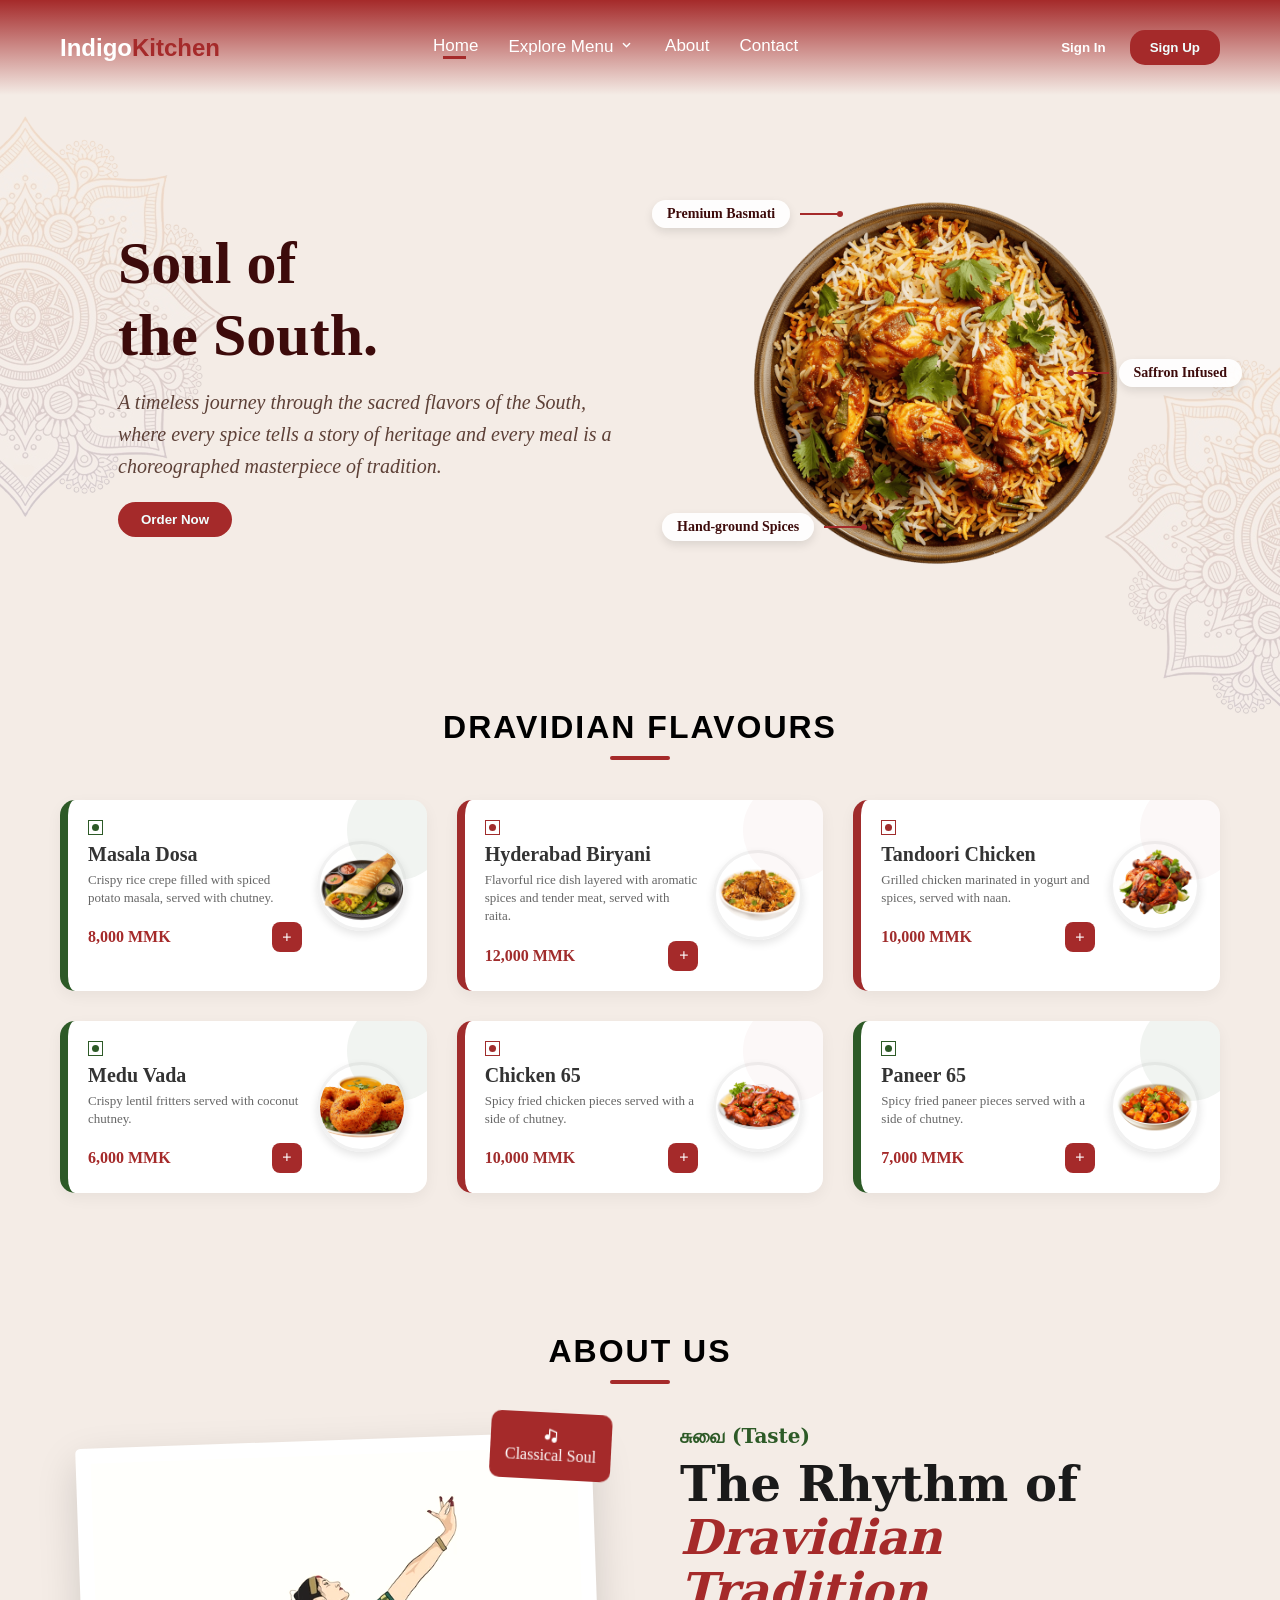
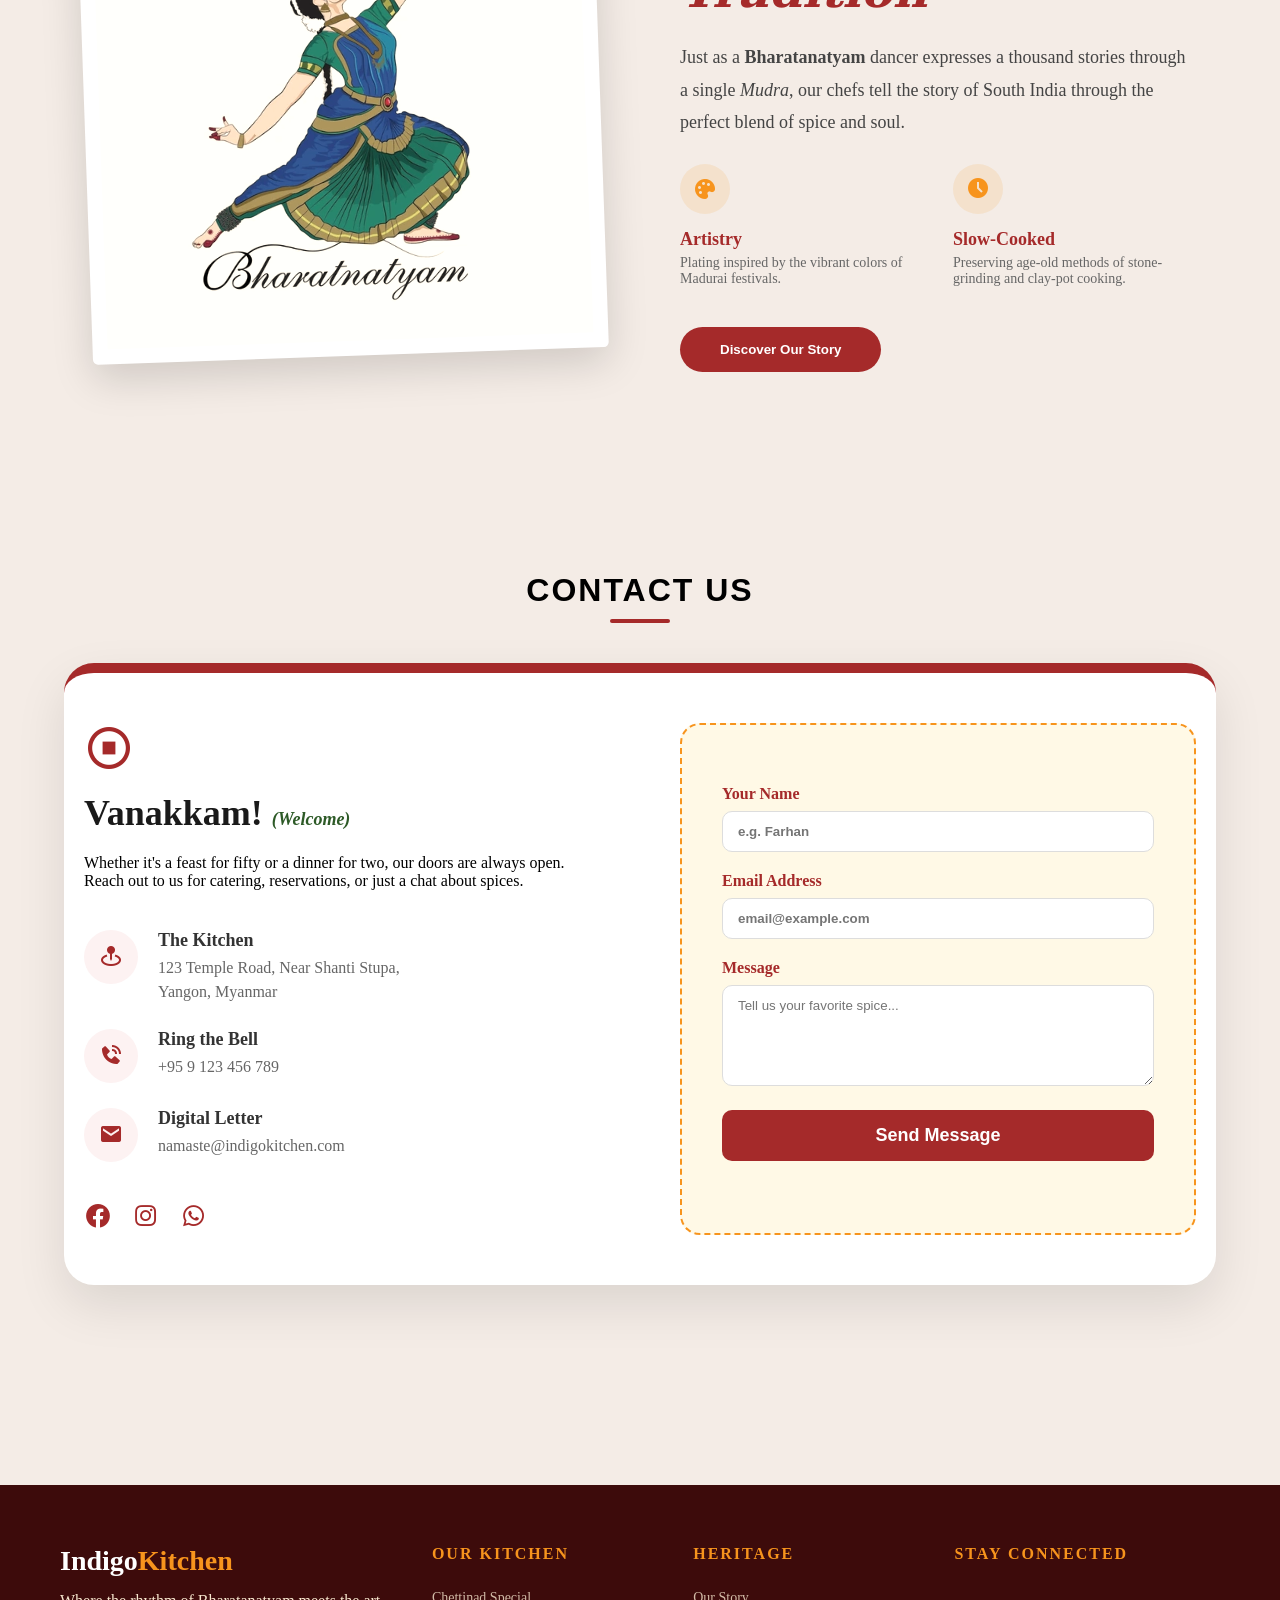
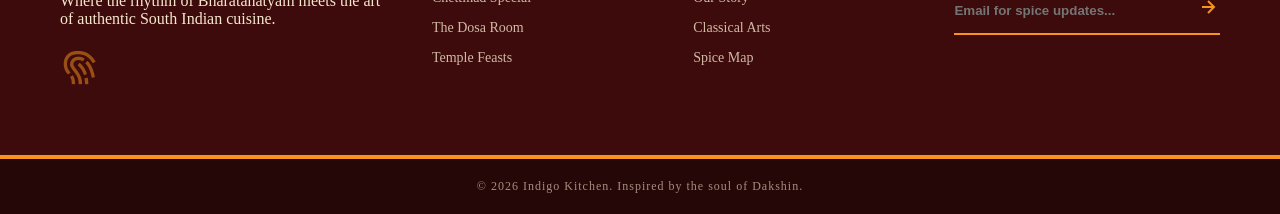
==== commit 16665b41: "Update index.html" ====
--- a/index.html
+++ b/index.html
@@ -329,7 +329,7 @@
                         <label>Message</label>
                         <textarea rows="5" placeholder="Tell us your favorite spice..."></textarea>
                     </div>
-                    <button type="submit" class="submit-button">Send Message</button>
+                    <button type="submit" class="submit-btn">Send Message</button>
                 </form>
             </div>
 
